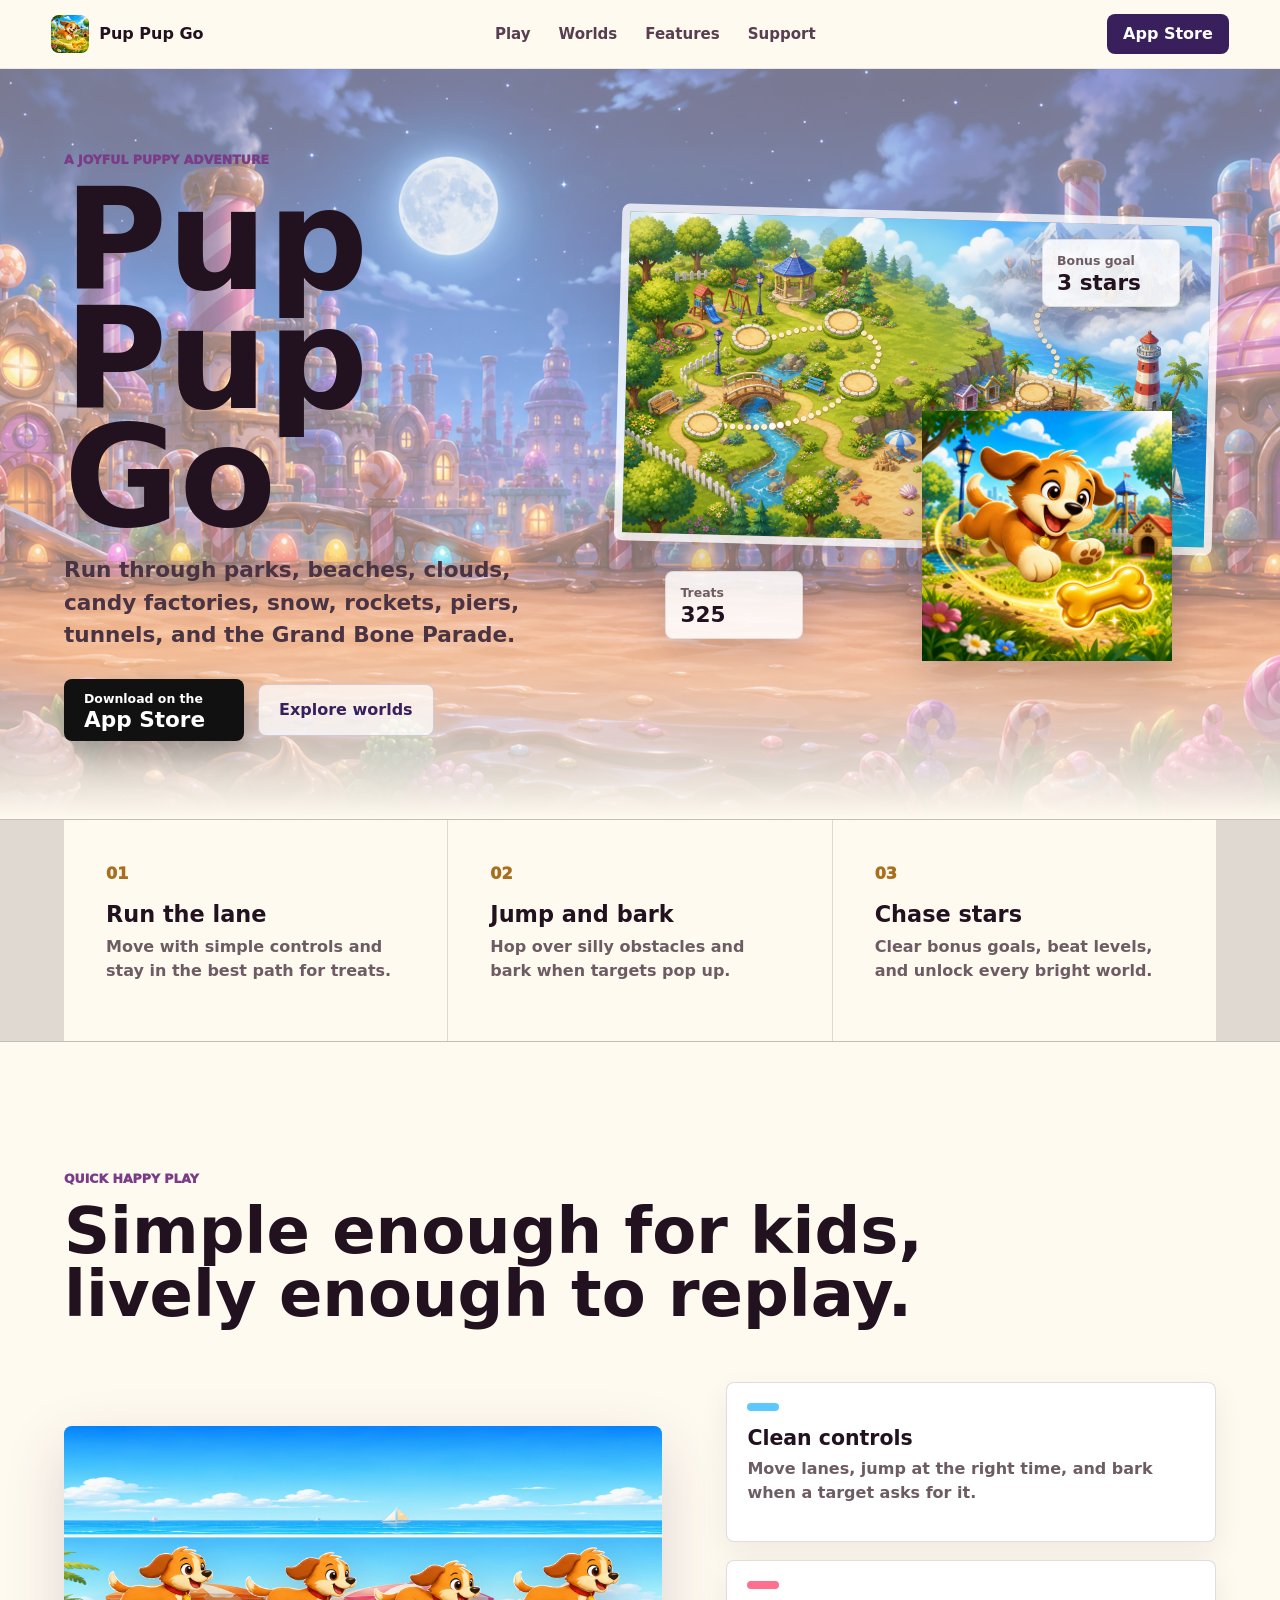
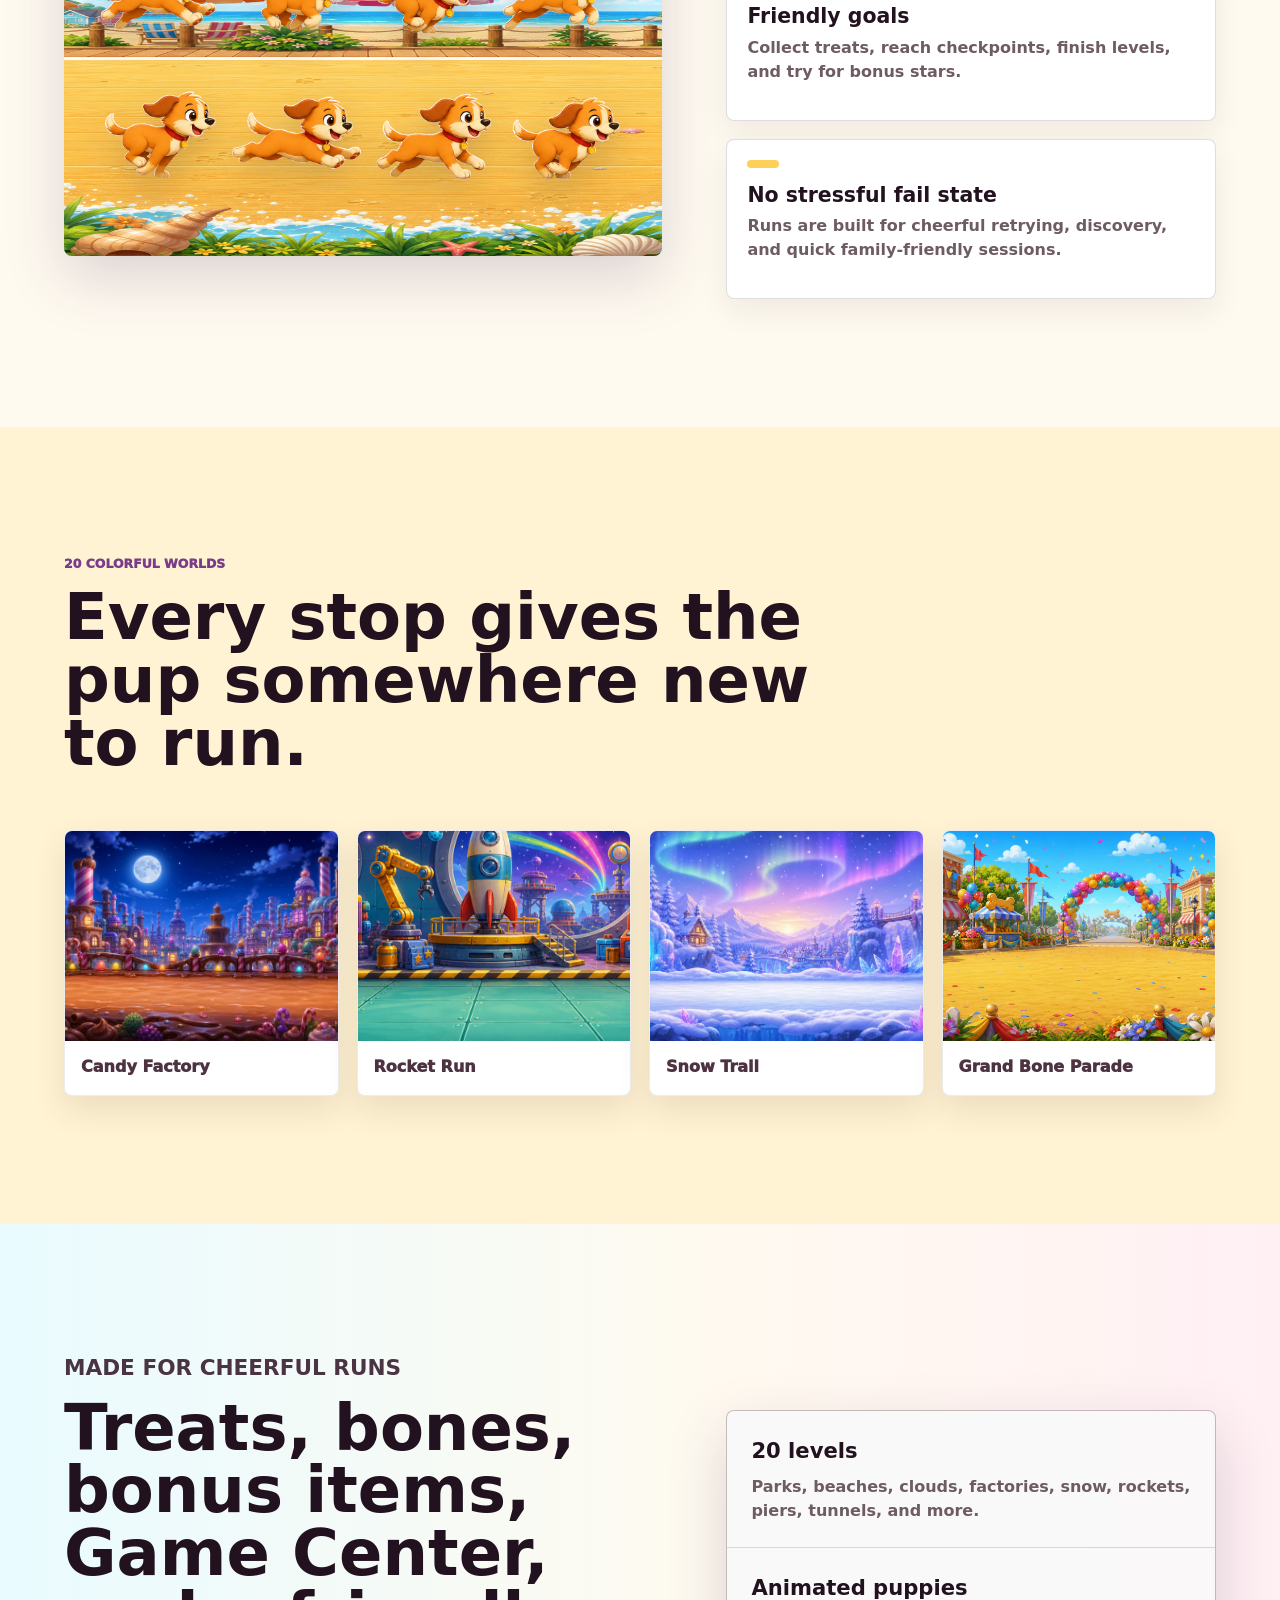
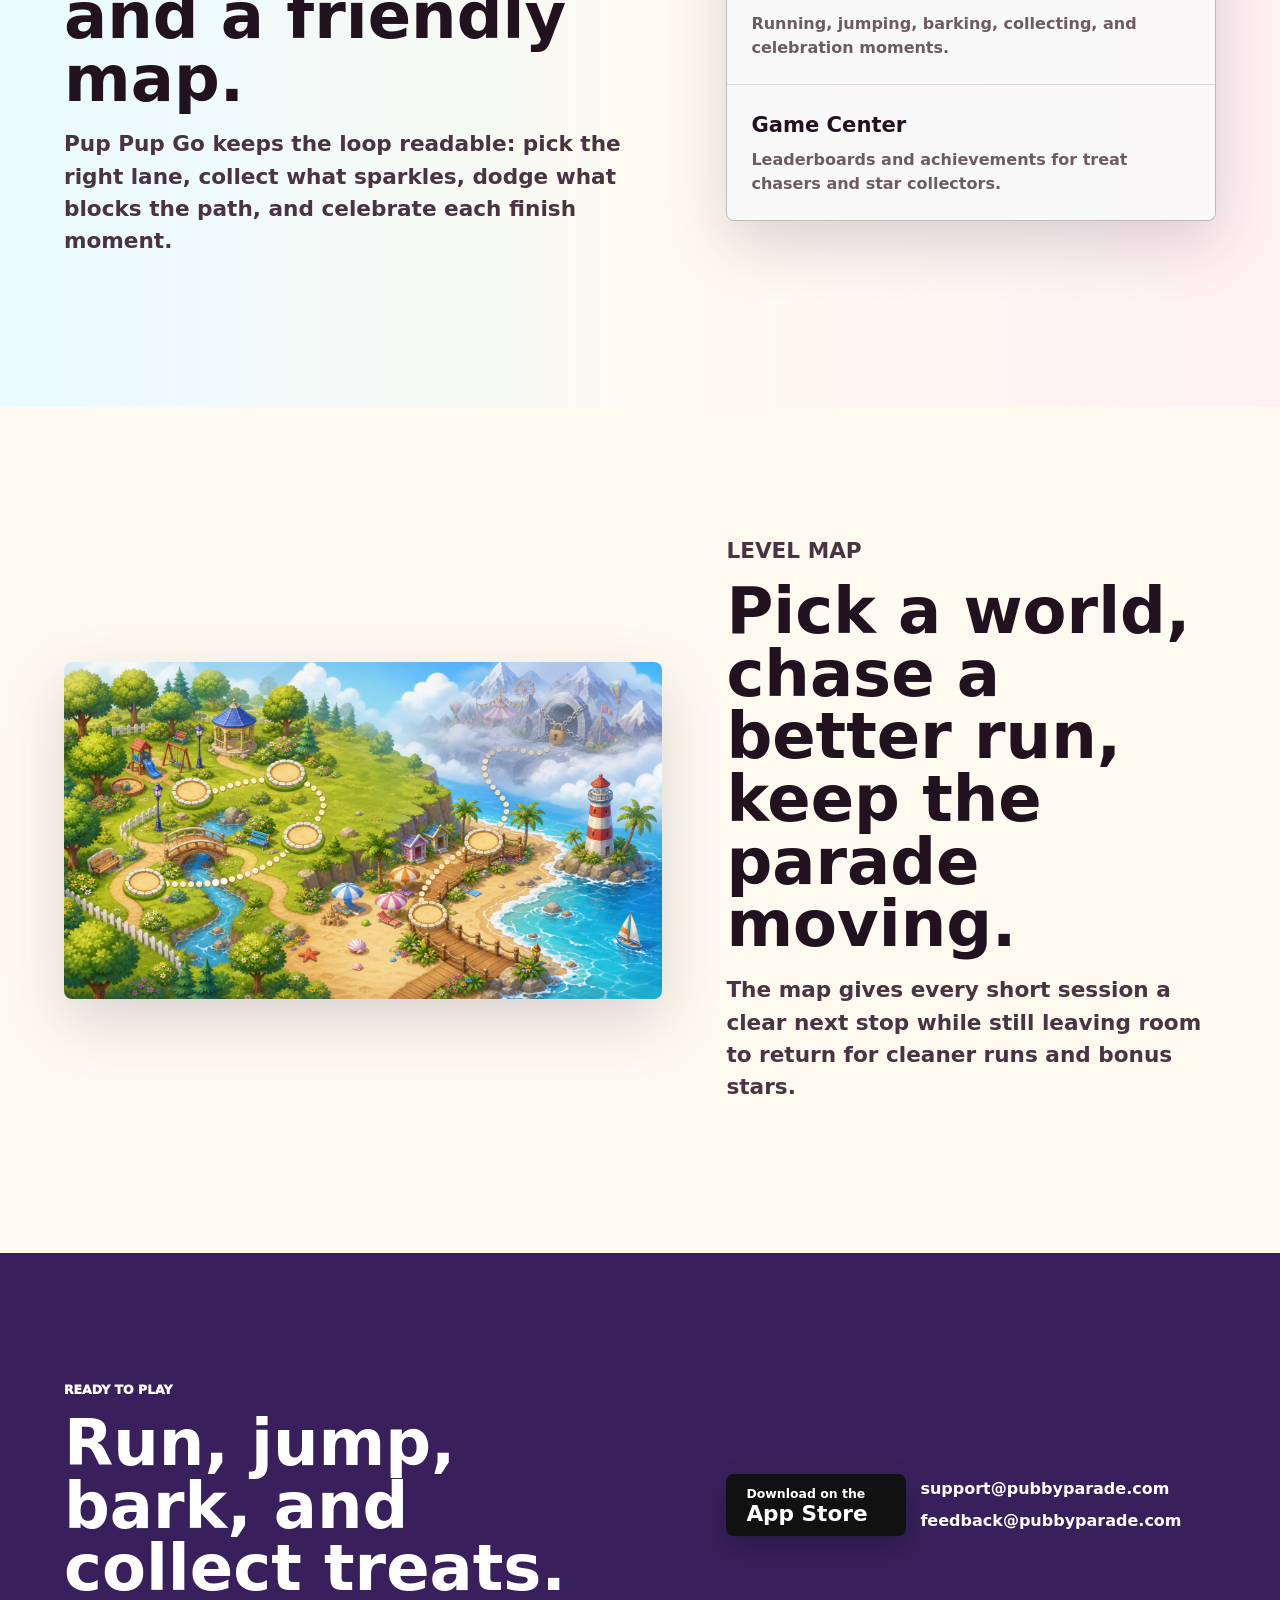
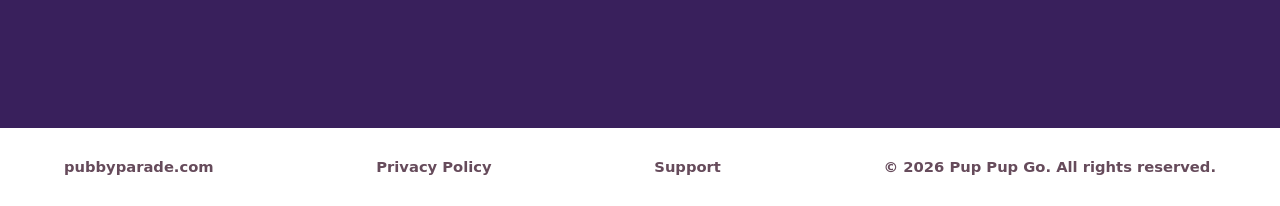
==== index.html @ 003e0235 "Create Pup Pup Go website" ====
<!doctype html>
<html lang="en">
  <head>
    <meta charset="utf-8">
    <meta name="viewport" content="width=device-width, initial-scale=1">
    <title>Pup Pup Go - A Joyful Puppy Adventure</title>
    <meta name="description" content="Pup Pup Go is a cheerful puppy adventure for quick, happy play. Run, jump, bark, collect treats, and explore 20 colorful worlds.">
    <meta property="og:title" content="Pup Pup Go">
    <meta property="og:description" content="Run, jump, bark, and collect treats across 20 colorful puppy worlds.">
    <meta property="og:type" content="website">
    <meta property="og:url" content="https://pubbyparade.com">
    <meta property="og:image" content="https://pubbyparade.com/assets/game/app-icon.png">
    <meta name="theme-color" content="#57c9ff">
    <link rel="icon" href="assets/favicon.svg" type="image/svg+xml">
    <link rel="stylesheet" href="styles.css">
  </head>
  <body>
    <header class="site-header" aria-label="Primary">
      <a class="brand" href="#top" aria-label="Pup Pup Go home">
        <img src="assets/game/app-icon.png" alt="" aria-hidden="true">
        <span>Pup Pup Go</span>
      </a>
      <nav>
        <a href="#play">Play</a>
        <a href="#worlds">Worlds</a>
        <a href="#features">Features</a>
        <a href="support.html">Support</a>
      </nav>
      <a class="nav-store" href="https://apps.apple.com/search?term=Pup%20Pup%20Go" target="_blank" rel="noopener">App Store</a>
    </header>

    <main id="top">
      <section class="hero" aria-labelledby="hero-title">
        <img class="hero-bg" src="assets/worlds/candy-background.png" alt="">
        <div class="hero-copy">
          <p class="eyebrow">A joyful puppy adventure</p>
          <h1 id="hero-title">Pup Pup Go</h1>
          <p class="hero-lede">Run through parks, beaches, clouds, candy factories, snow, rockets, piers, tunnels, and the Grand Bone Parade.</p>
          <div class="hero-actions">
            <a class="store-button" href="https://apps.apple.com/search?term=Pup%20Pup%20Go" target="_blank" rel="noopener" aria-label="Download Pup Pup Go on the App Store">
              <span>Download on the</span>
              <strong>App Store</strong>
            </a>
            <a class="button secondary" href="#worlds">Explore worlds</a>
          </div>
        </div>

        <div class="hero-stage" aria-label="Pup Pup Go gameplay artwork">
          <img class="level-map" src="assets/game/level-map.png" alt="Pup Pup Go colorful level map with many puppy worlds.">
          <img class="puppy-badge" src="assets/game/puppy-badge.png" alt="Pup Pup Go puppy badge.">
          <div class="run-chip chip-treats">
            <span>Treats</span>
            <strong>325</strong>
          </div>
          <div class="run-chip chip-stars">
            <span>Bonus goal</span>
            <strong>3 stars</strong>
          </div>
        </div>
      </section>

      <section class="quick-signals" aria-label="Pup Pup Go highlights">
        <div>
          <span>01</span>
          <strong>Run the lane</strong>
          <p>Move with simple controls and stay in the best path for treats.</p>
        </div>
        <div>
          <span>02</span>
          <strong>Jump and bark</strong>
          <p>Hop over silly obstacles and bark when targets pop up.</p>
        </div>
        <div>
          <span>03</span>
          <strong>Chase stars</strong>
          <p>Clear bonus goals, beat levels, and unlock every bright world.</p>
        </div>
      </section>

      <section id="play" class="section play-section">
        <div class="section-heading">
          <p class="eyebrow">Quick happy play</p>
          <h2>Simple enough for kids, lively enough to replay.</h2>
        </div>
        <div class="play-layout">
          <figure class="feature-art">
            <img src="assets/worlds/beach-sky.png" alt="Sunny beach sky world from Pup Pup Go.">
            <img class="dog-strip" src="assets/game/dog-run-sheet.png" alt="Running puppy animation sheet.">
          </figure>
          <div class="play-notes">
            <article>
              <span class="note-mark blue"></span>
              <h3>Clean controls</h3>
              <p>Move lanes, jump at the right time, and bark when a target asks for it.</p>
            </article>
            <article>
              <span class="note-mark pink"></span>
              <h3>Friendly goals</h3>
              <p>Collect treats, reach checkpoints, finish levels, and try for bonus stars.</p>
            </article>
            <article>
              <span class="note-mark gold"></span>
              <h3>No stressful fail state</h3>
              <p>Runs are built for cheerful retrying, discovery, and quick family-friendly sessions.</p>
            </article>
          </div>
        </div>
      </section>

      <section id="worlds" class="section worlds-section" aria-labelledby="worlds-title">
        <div class="section-heading compact">
          <p class="eyebrow">20 colorful worlds</p>
          <h2 id="worlds-title">Every stop gives the pup somewhere new to run.</h2>
        </div>
        <div class="world-grid">
          <figure>
            <img src="assets/worlds/candy-background.png" alt="Candy factory world art.">
            <figcaption>Candy Factory</figcaption>
          </figure>
          <figure>
            <img src="assets/worlds/rocket-sky.png" alt="Rocket world sky art.">
            <figcaption>Rocket Run</figcaption>
          </figure>
          <figure>
            <img src="assets/worlds/snow-background.png" alt="Snow world art.">
            <figcaption>Snow Trail</figcaption>
          </figure>
          <figure>
            <img src="assets/worlds/grand-background.png" alt="Grand Bone Parade world art.">
            <figcaption>Grand Bone Parade</figcaption>
          </figure>
        </div>
      </section>

      <section id="features" class="section features-section">
        <div class="feature-copy">
          <p class="eyebrow">Made for cheerful runs</p>
          <h2>Treats, bones, bonus items, Game Center, and a friendly map.</h2>
          <p>Pup Pup Go keeps the loop readable: pick the right lane, collect what sparkles, dodge what blocks the path, and celebrate each finish moment.</p>
        </div>
        <div class="feature-list" aria-label="Pup Pup Go features">
          <div>
            <strong>20 levels</strong>
            <span>Parks, beaches, clouds, factories, snow, rockets, piers, tunnels, and more.</span>
          </div>
          <div>
            <strong>Animated puppies</strong>
            <span>Running, jumping, barking, collecting, and celebration moments.</span>
          </div>
          <div>
            <strong>Game Center</strong>
            <span>Leaderboards and achievements for treat chasers and star collectors.</span>
          </div>
        </div>
      </section>

      <section class="section map-section">
        <figure>
          <img src="assets/game/level-map.png" alt="Pup Pup Go level map with connected world nodes.">
        </figure>
        <div>
          <p class="eyebrow">Level map</p>
          <h2>Pick a world, chase a better run, keep the parade moving.</h2>
          <p>The map gives every short session a clear next stop while still leaving room to return for cleaner runs and bonus stars.</p>
        </div>
      </section>

      <section class="section final-cta" aria-labelledby="contact-title">
        <div>
          <p class="eyebrow">Ready to play</p>
          <h2 id="contact-title">Run, jump, bark, and collect treats.</h2>
        </div>
        <div class="final-actions">
          <a class="store-button" href="https://apps.apple.com/search?term=Pup%20Pup%20Go" target="_blank" rel="noopener" aria-label="Download Pup Pup Go on the App Store">
            <span>Download on the</span>
            <strong>App Store</strong>
          </a>
          <div class="contact-links">
            <a href="mailto:support@pubbyparade.com">support@pubbyparade.com</a>
            <a href="mailto:feedback@pubbyparade.com">feedback@pubbyparade.com</a>
          </div>
        </div>
      </section>
    </main>

    <footer>
      <span>pubbyparade.com</span>
      <a href="privacy.html">Privacy Policy</a>
      <a href="support.html">Support</a>
      <span>&copy; 2026 Pup Pup Go. All rights reserved.</span>
    </footer>
  </body>
</html>
---- styles.css ----
:root {
  --ink: #22121f;
  --muted: #6e5c64;
  --paper: #fffaf0;
  --sun: #ffd058;
  --sky: #5bc9ff;
  --grass: #57c983;
  --berry: #ff6f8f;
  --deep: #39205c;
  --line: rgba(34, 18, 31, 0.14);
  --shadow: 0 22px 60px rgba(54, 33, 76, 0.18);
}

* {
  box-sizing: border-box;
}

html {
  scroll-behavior: smooth;
}

body {
  margin: 0;
  color: var(--ink);
  background: var(--paper);
  font-family: ui-rounded, "SF Pro Rounded", "Nunito", system-ui, -apple-system, BlinkMacSystemFont, "Segoe UI", sans-serif;
  line-height: 1.5;
}

img {
  display: block;
  max-width: 100%;
}

a {
  color: inherit;
  text-decoration: none;
}

.site-header {
  position: sticky;
  top: 0;
  z-index: 20;
  display: flex;
  align-items: center;
  justify-content: space-between;
  gap: 20px;
  padding: 14px clamp(18px, 4vw, 56px);
  background: rgba(255, 250, 240, 0.88);
  border-bottom: 1px solid rgba(34, 18, 31, 0.08);
  backdrop-filter: blur(16px);
}

.brand {
  display: inline-flex;
  align-items: center;
  gap: 10px;
  min-width: 0;
  font-weight: 900;
  font-size: 1rem;
}

.brand img {
  width: 38px;
  height: 38px;
  border-radius: 8px;
}

nav {
  display: flex;
  align-items: center;
  justify-content: center;
  gap: clamp(12px, 3vw, 28px);
  color: #573e50;
  font-size: 0.94rem;
  font-weight: 800;
}

nav a,
footer a,
.contact-links a {
  text-underline-offset: 5px;
}

nav a:hover,
footer a:hover,
.contact-links a:hover {
  text-decoration: underline;
}

.nav-store,
.button,
.store-button {
  display: inline-flex;
  align-items: center;
  justify-content: center;
  border: 0;
  border-radius: 8px;
  font-weight: 900;
  white-space: nowrap;
}

.nav-store {
  min-height: 40px;
  padding: 0 16px;
  color: white;
  background: var(--deep);
}

.hero {
  position: relative;
  min-height: calc(100vh - 150px);
  display: grid;
  grid-template-columns: minmax(0, 0.9fr) minmax(320px, 1.1fr);
  align-items: center;
  gap: clamp(24px, 5vw, 72px);
  padding: clamp(32px, 6vw, 68px) clamp(18px, 5vw, 72px) clamp(34px, 6vw, 64px);
  overflow: hidden;
  isolation: isolate;
}

.hero::after {
  content: "";
  position: absolute;
  inset: auto 0 0;
  height: 22%;
  background: linear-gradient(180deg, rgba(255, 250, 240, 0), var(--paper));
  z-index: -1;
}

.hero-bg {
  position: absolute;
  inset: 0;
  width: 100%;
  height: 100%;
  object-fit: cover;
  object-position: center;
  opacity: 0.52;
  z-index: -2;
}

.hero-copy,
.hero-stage {
  position: relative;
}

.eyebrow {
  margin: 0 0 12px;
  color: #7a3c86;
  font-size: 0.78rem;
  font-weight: 1000;
  letter-spacing: 0;
  text-transform: uppercase;
}

h1,
h2,
h3,
p {
  margin-top: 0;
}

h1 {
  max-width: 9ch;
  margin-bottom: 18px;
  font-size: clamp(4.3rem, 11vw, 9.5rem);
  line-height: 0.84;
  letter-spacing: 0;
}

h2 {
  margin-bottom: 18px;
  font-size: clamp(2rem, 5vw, 4.8rem);
  line-height: 0.98;
  letter-spacing: 0;
}

h3 {
  margin-bottom: 8px;
  font-size: 1.28rem;
  line-height: 1.1;
}

.hero-lede,
.feature-copy p,
.map-section p,
.legal-lede {
  max-width: 650px;
  color: #4a3343;
  font-size: clamp(1.08rem, 2vw, 1.35rem);
  font-weight: 700;
}

.hero-actions,
.final-actions {
  display: flex;
  flex-wrap: wrap;
  align-items: center;
  gap: 14px;
  margin-top: 28px;
}

.store-button {
  min-width: 180px;
  min-height: 62px;
  flex-direction: column;
  align-items: flex-start;
  padding: 10px 20px;
  color: white;
  background: #111;
  box-shadow: 0 12px 28px rgba(0, 0, 0, 0.22);
}

.store-button span {
  font-size: 0.78rem;
  font-weight: 800;
}

.store-button strong {
  font-size: 1.35rem;
  line-height: 1;
}

.button.secondary {
  min-height: 52px;
  padding: 0 20px;
  color: var(--deep);
  background: rgba(255, 255, 255, 0.72);
  border: 1px solid rgba(57, 32, 92, 0.18);
}

.hero-stage {
  min-height: 470px;
}

.level-map {
  width: min(760px, 100%);
  aspect-ratio: 1672 / 941;
  object-fit: cover;
  border: 8px solid rgba(255, 255, 255, 0.78);
  border-radius: 8px;
  box-shadow: var(--shadow);
  transform: rotate(1.5deg);
}

.puppy-badge {
  position: absolute;
  right: clamp(10px, 4vw, 44px);
  bottom: 20px;
  width: clamp(150px, 23vw, 250px);
  filter: drop-shadow(0 16px 22px rgba(34, 18, 31, 0.22));
}

.run-chip {
  position: absolute;
  display: grid;
  gap: 1px;
  min-width: 138px;
  padding: 12px 14px;
  color: var(--ink);
  background: rgba(255, 255, 255, 0.86);
  border: 1px solid rgba(34, 18, 31, 0.1);
  border-radius: 8px;
  box-shadow: 0 12px 30px rgba(34, 18, 31, 0.15);
}

.run-chip span {
  color: var(--muted);
  font-size: 0.78rem;
  font-weight: 900;
}

.run-chip strong {
  font-size: 1.35rem;
  line-height: 1;
}

.chip-treats {
  left: 8%;
  bottom: 9%;
}

.chip-stars {
  top: 6%;
  right: 6%;
}

.quick-signals,
.section {
  padding-inline: clamp(18px, 5vw, 72px);
}

.quick-signals {
  display: grid;
  grid-template-columns: repeat(3, minmax(0, 1fr));
  gap: 1px;
  background: var(--line);
  border-block: 1px solid var(--line);
}

.quick-signals div {
  min-height: 190px;
  padding: clamp(22px, 4vw, 42px);
  background: var(--paper);
}

.quick-signals span {
  color: #a76f1e;
  font-weight: 1000;
}

.quick-signals strong {
  display: block;
  margin: 16px 0 8px;
  font-size: 1.4rem;
  line-height: 1.1;
}

.quick-signals p,
.play-notes p,
.feature-list span,
.world-grid figcaption {
  color: var(--muted);
  font-weight: 700;
}

.section {
  padding-block: clamp(64px, 10vw, 132px);
}

.section-heading {
  max-width: 920px;
  margin-bottom: clamp(26px, 5vw, 56px);
}

.section-heading.compact {
  max-width: 760px;
}

.play-layout,
.features-section,
.map-section,
.final-cta {
  display: grid;
  grid-template-columns: minmax(0, 1.1fr) minmax(300px, 0.9fr);
  gap: clamp(24px, 5vw, 72px);
  align-items: center;
}

.feature-art {
  position: relative;
  min-height: 430px;
  margin: 0;
  overflow: hidden;
  border-radius: 8px;
  background: #8cdcff;
  box-shadow: var(--shadow);
}

.feature-art > img:first-child {
  width: 100%;
  height: 100%;
  min-height: 430px;
  object-fit: cover;
}

.dog-strip {
  position: absolute;
  left: 4%;
  right: 4%;
  bottom: 2%;
  width: 92%;
  max-width: none;
  filter: drop-shadow(0 15px 18px rgba(34, 18, 31, 0.18));
}

.play-notes {
  display: grid;
  gap: 18px;
}

.play-notes article {
  padding: 20px;
  background: white;
  border: 1px solid var(--line);
  border-radius: 8px;
  box-shadow: 0 12px 30px rgba(34, 18, 31, 0.07);
}

.note-mark {
  display: block;
  width: 32px;
  height: 8px;
  margin-bottom: 16px;
  border-radius: 99px;
}

.note-mark.blue {
  background: var(--sky);
}

.note-mark.pink {
  background: var(--berry);
}

.note-mark.gold {
  background: var(--sun);
}

.worlds-section {
  background: #fff3d4;
}

.world-grid {
  display: grid;
  grid-template-columns: repeat(4, minmax(0, 1fr));
  gap: 18px;
}

.world-grid figure {
  margin: 0;
  overflow: hidden;
  background: white;
  border: 1px solid rgba(34, 18, 31, 0.08);
  border-radius: 8px;
  box-shadow: 0 14px 32px rgba(89, 54, 30, 0.12);
}

.world-grid img {
  width: 100%;
  height: 210px;
  object-fit: cover;
}

.world-grid figcaption {
  padding: 14px 16px 16px;
  color: #4d3341;
  font-weight: 1000;
}

.features-section {
  background: linear-gradient(90deg, #e9fbff 0%, #fffaf0 55%, #fff0f4 100%);
}

.feature-list {
  display: grid;
  gap: 1px;
  overflow: hidden;
  border: 1px solid var(--line);
  border-radius: 8px;
  background: var(--line);
  box-shadow: var(--shadow);
}

.feature-list div {
  display: grid;
  gap: 8px;
  padding: 24px;
  background: rgba(255, 255, 255, 0.86);
}

.feature-list strong {
  font-size: 1.32rem;
}

.map-section figure {
  margin: 0;
}

.map-section img {
  border-radius: 8px;
  box-shadow: var(--shadow);
}

.final-cta {
  background: var(--deep);
  color: white;
}

.final-cta .eyebrow,
.final-cta p,
.final-cta a {
  color: white;
}

.final-cta h2 {
  margin-bottom: 0;
}

.contact-links {
  display: flex;
  flex-direction: column;
  gap: 8px;
  font-weight: 900;
}

footer {
  display: flex;
  flex-wrap: wrap;
  gap: 14px 24px;
  align-items: center;
  justify-content: space-between;
  padding: 28px clamp(18px, 5vw, 72px);
  color: #664b5b;
  background: #fff;
  font-size: 0.92rem;
  font-weight: 800;
}

.legal-main {
  max-width: 980px;
  margin: 0 auto;
  padding: clamp(44px, 8vw, 90px) clamp(18px, 5vw, 48px);
}

.legal-hero {
  margin-bottom: 42px;
}

.legal-hero h1 {
  max-width: none;
  font-size: clamp(3rem, 8vw, 6rem);
}

.legal-section {
  padding: 28px 0;
  border-top: 1px solid var(--line);
}

.legal-section h2 {
  font-size: clamp(1.5rem, 3vw, 2.3rem);
}

.legal-section p,
.legal-section li {
  color: #59424e;
  font-weight: 700;
}

.legal-section a {
  color: #315fc9;
  font-weight: 900;
  text-decoration: underline;
  text-underline-offset: 4px;
}

@media (max-width: 900px) {
  .site-header {
    align-items: flex-start;
    flex-wrap: wrap;
  }

  nav {
    order: 3;
    width: 100%;
    justify-content: flex-start;
    overflow-x: auto;
    padding-bottom: 2px;
  }

  .hero,
  .play-layout,
  .features-section,
  .map-section,
  .final-cta {
    grid-template-columns: 1fr;
  }

  .hero {
    min-height: auto;
  }

  .hero-stage {
    min-height: auto;
    padding-bottom: 90px;
  }

  .world-grid,
  .quick-signals {
    grid-template-columns: repeat(2, minmax(0, 1fr));
  }
}

@media (max-width: 620px) {
  .brand span {
    max-width: 150px;
    overflow: hidden;
    text-overflow: ellipsis;
    white-space: nowrap;
  }

  .nav-store {
    padding-inline: 12px;
  }

  h1 {
    font-size: clamp(3.5rem, 18vw, 5.3rem);
  }

  .hero-actions,
  .final-actions {
    align-items: stretch;
    flex-direction: column;
  }

  .store-button,
  .button.secondary {
    width: 100%;
  }

  .quick-signals,
  .world-grid {
    grid-template-columns: 1fr;
  }

  .quick-signals div {
    min-height: 150px;
  }

  .feature-art,
  .feature-art > img:first-child {
    min-height: 320px;
  }

  .chip-stars {
    top: 4%;
    right: 0;
  }

  .chip-treats {
    left: 0;
  }

  .puppy-badge {
    right: 0;
    bottom: 0;
  }
}
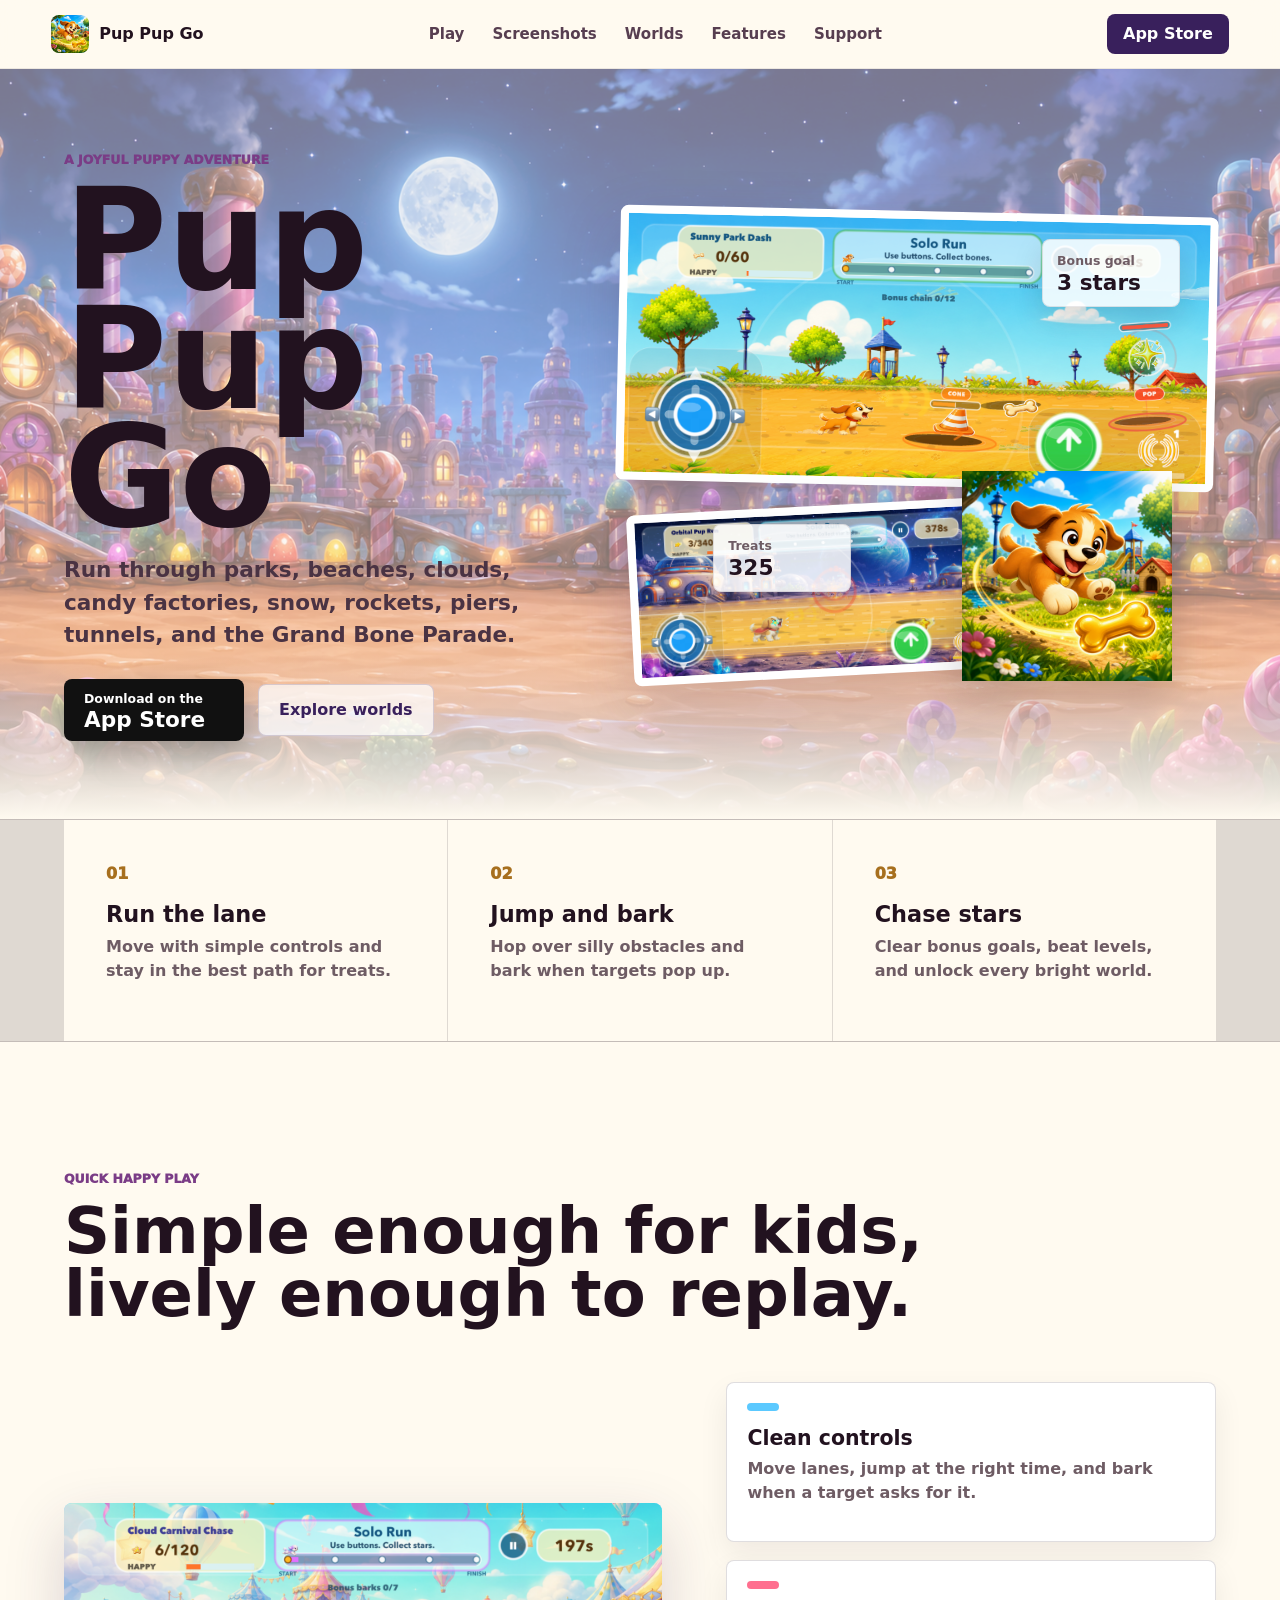
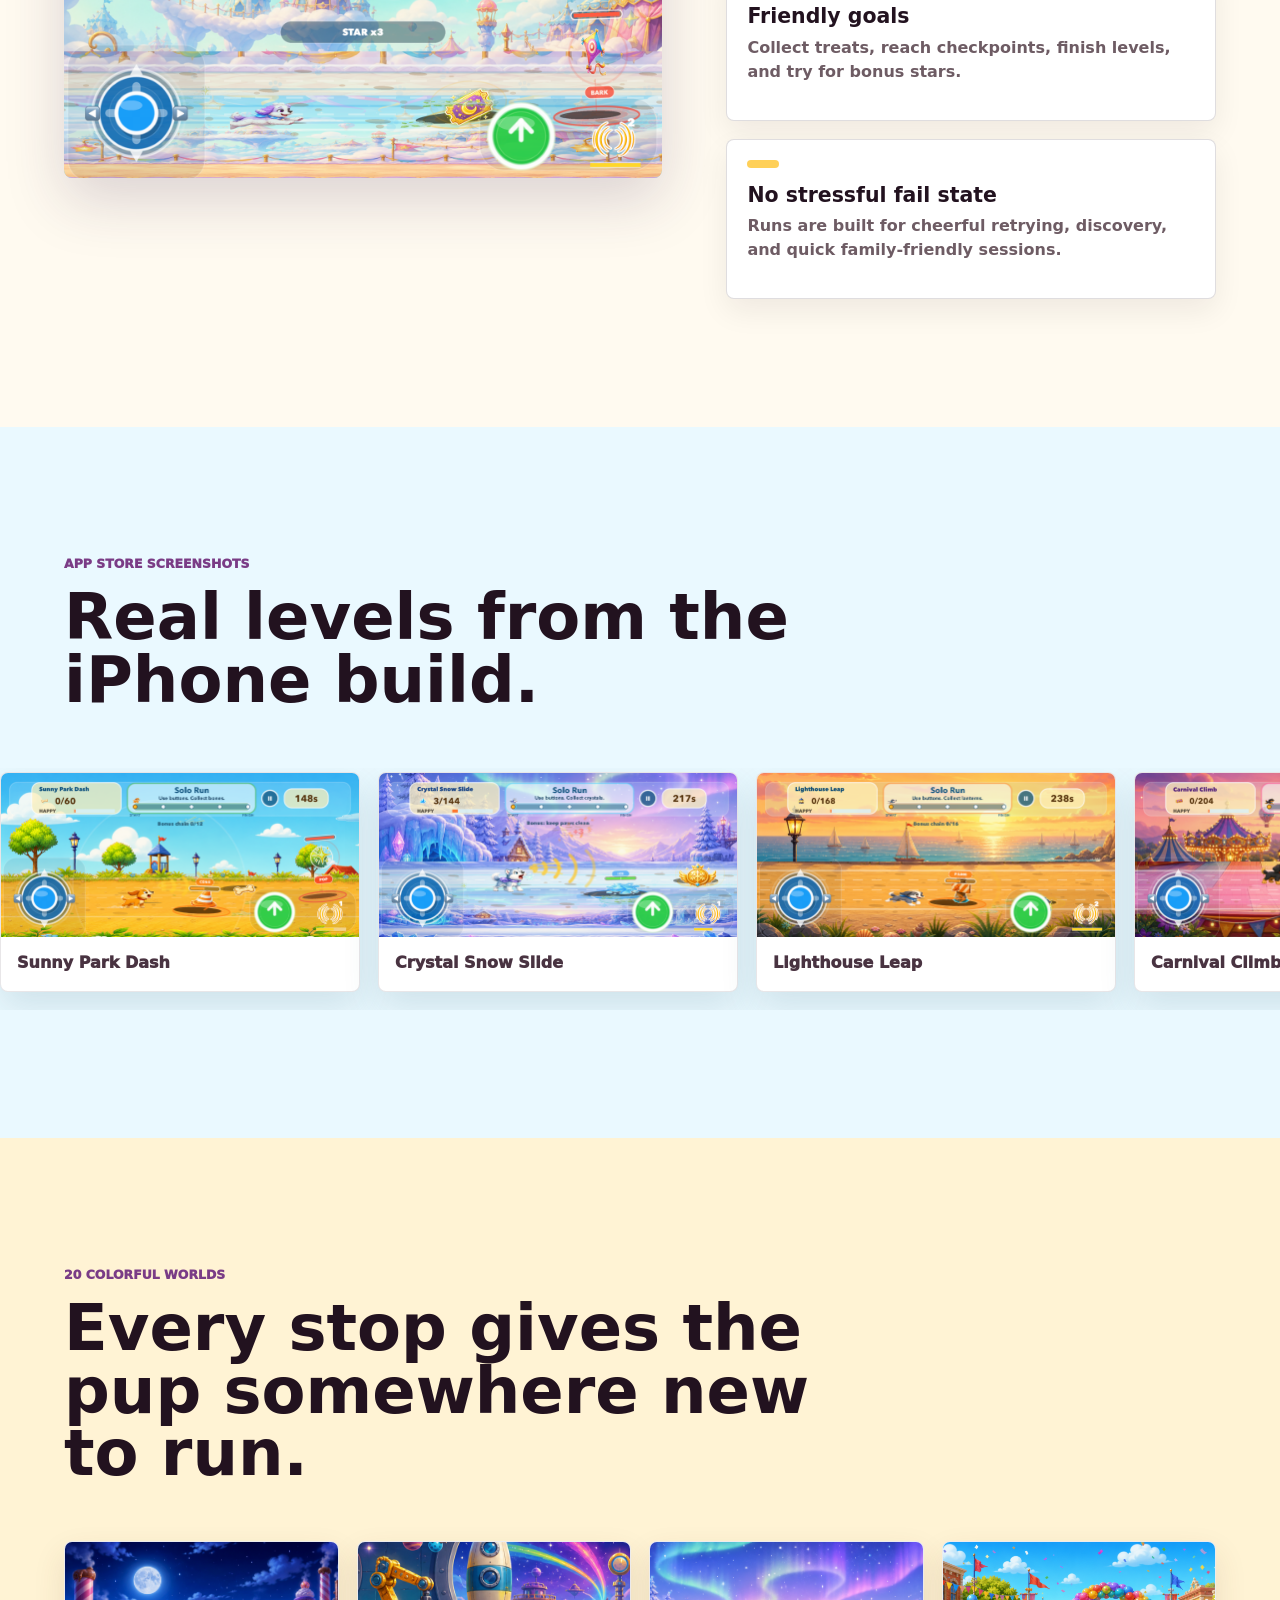
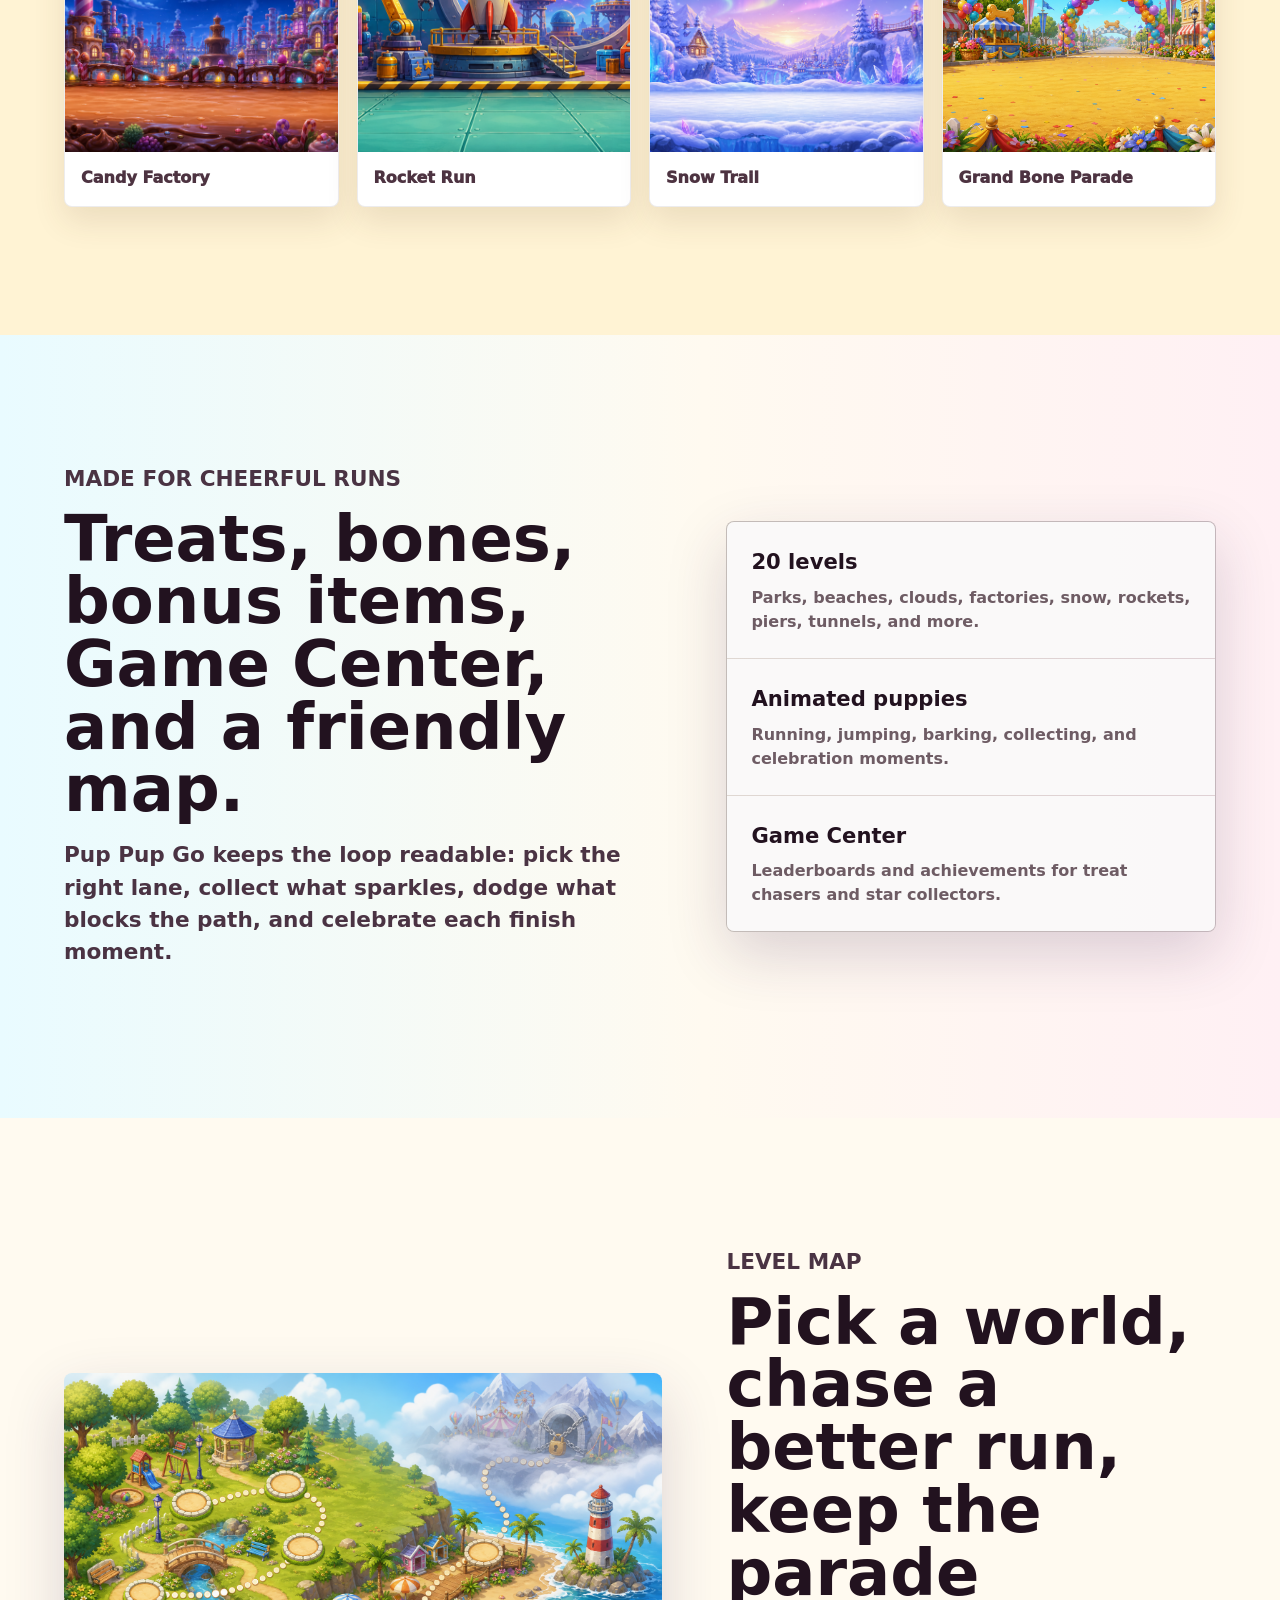
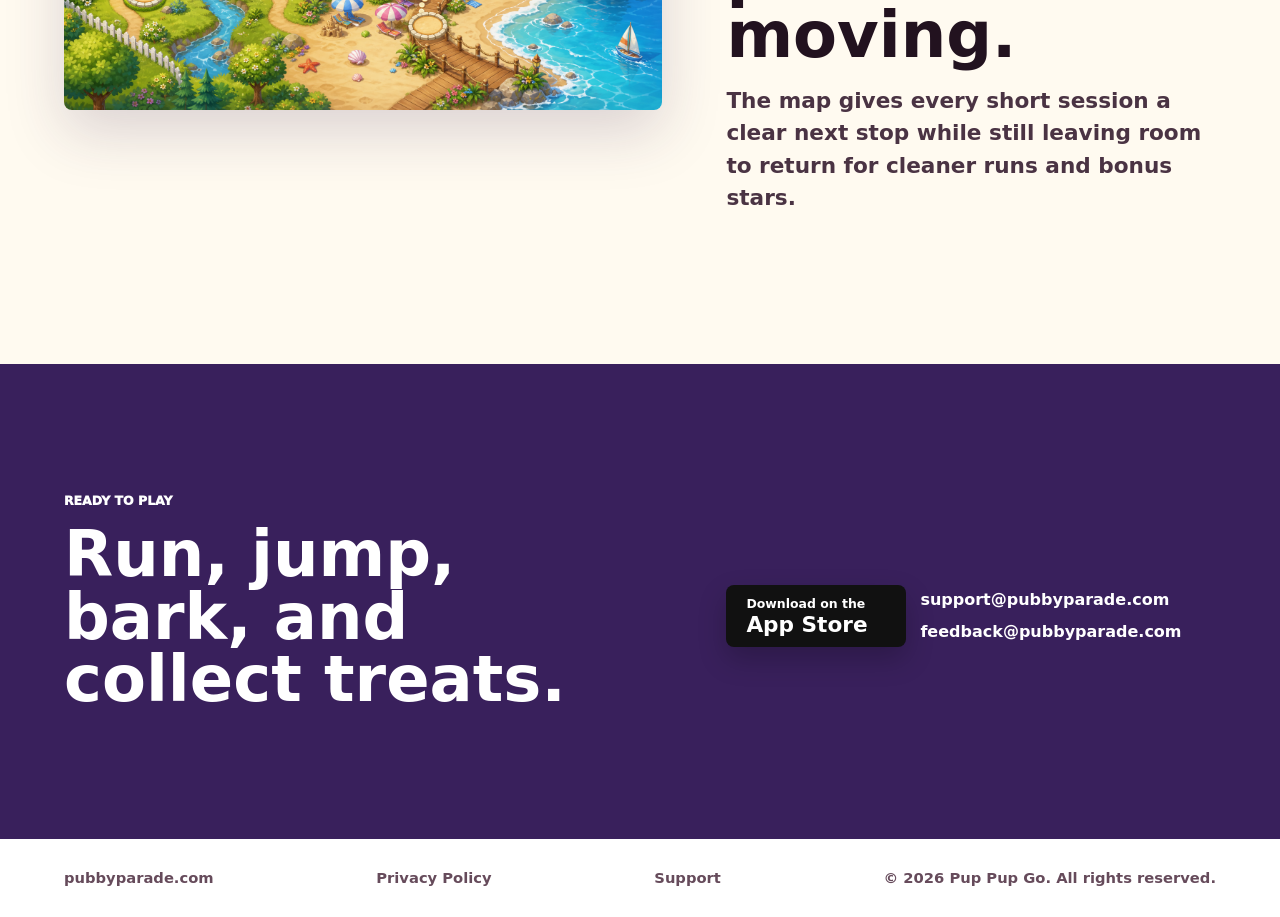
==== commit ed8724a0: "Use App Store screenshots and live app link" ====
--- a/index.html
+++ b/index.html
@@ -9,7 +9,7 @@
     <meta property="og:description" content="Run, jump, bark, and collect treats across 20 colorful puppy worlds.">
     <meta property="og:type" content="website">
     <meta property="og:url" content="https://pubbyparade.com">
-    <meta property="og:image" content="https://pubbyparade.com/assets/game/app-icon.png">
+    <meta property="og:image" content="https://pubbyparade.com/assets/screenshots/app-store/01_iphone_69_level_01_sunny_park_dash.png">
     <meta name="theme-color" content="#57c9ff">
     <link rel="icon" href="assets/favicon.svg" type="image/svg+xml">
     <link rel="stylesheet" href="styles.css">
@@ -22,11 +22,12 @@
       </a>
       <nav>
         <a href="#play">Play</a>
+        <a href="#screenshots">Screenshots</a>
         <a href="#worlds">Worlds</a>
         <a href="#features">Features</a>
         <a href="support.html">Support</a>
       </nav>
-      <a class="nav-store" href="https://apps.apple.com/search?term=Pup%20Pup%20Go" target="_blank" rel="noopener">App Store</a>
+      <a class="nav-store" href="https://apps.apple.com/us/app/pup-pup-go/id6776669744" target="_blank" rel="noopener">App Store</a>
     </header>
 
     <main id="top">
@@ -37,7 +38,7 @@
           <h1 id="hero-title">Pup Pup Go</h1>
           <p class="hero-lede">Run through parks, beaches, clouds, candy factories, snow, rockets, piers, tunnels, and the Grand Bone Parade.</p>
           <div class="hero-actions">
-            <a class="store-button" href="https://apps.apple.com/search?term=Pup%20Pup%20Go" target="_blank" rel="noopener" aria-label="Download Pup Pup Go on the App Store">
+            <a class="store-button" href="https://apps.apple.com/us/app/pup-pup-go/id6776669744" target="_blank" rel="noopener" aria-label="Download Pup Pup Go on the App Store">
               <span>Download on the</span>
               <strong>App Store</strong>
             </a>
@@ -45,8 +46,13 @@
           </div>
         </div>
 
-        <div class="hero-stage" aria-label="Pup Pup Go gameplay artwork">
-          <img class="level-map" src="assets/game/level-map.png" alt="Pup Pup Go colorful level map with many puppy worlds.">
+        <div class="hero-stage" aria-label="Pup Pup Go gameplay screenshots">
+          <figure class="hero-shot hero-shot-main">
+            <img src="assets/screenshots/app-store/01_iphone_69_level_01_sunny_park_dash.png" alt="Pup Pup Go Sunny Park Dash App Store screenshot.">
+          </figure>
+          <figure class="hero-shot hero-shot-secondary">
+            <img src="assets/screenshots/app-store/21_iphone_69_level_21_orbital_pup_run.png" alt="Pup Pup Go Orbital Pup Run App Store screenshot.">
+          </figure>
           <img class="puppy-badge" src="assets/game/puppy-badge.png" alt="Pup Pup Go puppy badge.">
           <div class="run-chip chip-treats">
             <span>Treats</span>
@@ -84,8 +90,7 @@
         </div>
         <div class="play-layout">
           <figure class="feature-art">
-            <img src="assets/worlds/beach-sky.png" alt="Sunny beach sky world from Pup Pup Go.">
-            <img class="dog-strip" src="assets/game/dog-run-sheet.png" alt="Running puppy animation sheet.">
+            <img src="assets/screenshots/app-store/04_iphone_69_level_04_cloud_carnival_chase.png" alt="Pup Pup Go Cloud Carnival Chase gameplay screenshot.">
           </figure>
           <div class="play-notes">
             <article>
@@ -107,6 +112,51 @@
         </div>
       </section>
 
+      <section id="screenshots" class="section screenshots-section" aria-labelledby="screenshots-title">
+        <div class="section-heading compact">
+          <p class="eyebrow">App Store screenshots</p>
+          <h2 id="screenshots-title">Real levels from the iPhone build.</h2>
+        </div>
+        <div class="screenshot-rail" aria-label="Pup Pup Go App Store screenshot gallery">
+          <figure>
+            <img src="assets/screenshots/app-store/01_iphone_69_level_01_sunny_park_dash.png" alt="Sunny Park Dash gameplay screenshot.">
+            <figcaption>Sunny Park Dash</figcaption>
+          </figure>
+          <figure>
+            <img src="assets/screenshots/app-store/06_iphone_69_level_06_crystal_snow_slide.png" alt="Crystal Snow Slide gameplay screenshot.">
+            <figcaption>Crystal Snow Slide</figcaption>
+          </figure>
+          <figure>
+            <img src="assets/screenshots/app-store/08_iphone_69_level_08_lighthouse_leap.png" alt="Lighthouse Leap gameplay screenshot.">
+            <figcaption>Lighthouse Leap</figcaption>
+          </figure>
+          <figure>
+            <img src="assets/screenshots/app-store/11_iphone_69_level_11_carnival_climb.png" alt="Carnival Climb gameplay screenshot.">
+            <figcaption>Carnival Climb</figcaption>
+          </figure>
+          <figure>
+            <img src="assets/screenshots/app-store/17_iphone_69_level_17_moonlit_park.png" alt="Moonlit Park gameplay screenshot.">
+            <figcaption>Moonlit Park</figcaption>
+          </figure>
+          <figure>
+            <img src="assets/screenshots/app-store/21_iphone_69_level_21_orbital_pup_run.png" alt="Orbital Pup Run gameplay screenshot.">
+            <figcaption>Orbital Pup Run</figcaption>
+          </figure>
+          <figure>
+            <img src="assets/screenshots/app-store/22_iphone_69_level_22_pharaoh_pyramid_dash.png" alt="Pharaoh Pyramid Dash gameplay screenshot.">
+            <figcaption>Pharaoh Pyramid Dash</figcaption>
+          </figure>
+          <figure>
+            <img src="assets/screenshots/app-store/23_iphone_69_level_23_fiesta_plaza_run.png" alt="Fiesta Plaza Run gameplay screenshot.">
+            <figcaption>Fiesta Plaza Run</figcaption>
+          </figure>
+          <figure>
+            <img src="assets/screenshots/app-store/24_iphone_69_level_24_amazon_river_rush.png" alt="Amazon River Rush gameplay screenshot.">
+            <figcaption>Amazon River Rush</figcaption>
+          </figure>
+        </div>
+      </section>
+
       <section id="worlds" class="section worlds-section" aria-labelledby="worlds-title">
         <div class="section-heading compact">
           <p class="eyebrow">20 colorful worlds</p>
@@ -171,7 +221,7 @@
           <h2 id="contact-title">Run, jump, bark, and collect treats.</h2>
         </div>
         <div class="final-actions">
-          <a class="store-button" href="https://apps.apple.com/search?term=Pup%20Pup%20Go" target="_blank" rel="noopener" aria-label="Download Pup Pup Go on the App Store">
+          <a class="store-button" href="https://apps.apple.com/us/app/pup-pup-go/id6776669744" target="_blank" rel="noopener" aria-label="Download Pup Pup Go on the App Store">
             <span>Download on the</span>
             <strong>App Store</strong>
           </a>
--- a/styles.css
+++ b/styles.css
@@ -233,21 +233,43 @@
   min-height: 470px;
 }
 
-.level-map {
+.hero-shot {
+  position: absolute;
+  margin: 0;
+  overflow: hidden;
+  border: 8px solid rgba(255, 255, 255, 0.82);
+  border-radius: 8px;
+  background: white;
+  box-shadow: var(--shadow);
+}
+
+.hero-shot img {
+  width: 100%;
+  height: 100%;
+  object-fit: cover;
+}
+
+.hero-shot-main {
+  top: 0;
+  right: 0;
   width: min(760px, 100%);
-  aspect-ratio: 1672 / 941;
-  object-fit: cover;
-  border: 8px solid rgba(255, 255, 255, 0.78);
-  border-radius: 8px;
-  box-shadow: var(--shadow);
-  transform: rotate(1.5deg);
+  aspect-ratio: 1434 / 660;
+  transform: rotate(1.25deg);
+}
+
+.hero-shot-secondary {
+  left: 2%;
+  bottom: 1%;
+  width: min(470px, 62%);
+  aspect-ratio: 1434 / 660;
+  transform: rotate(-3deg);
 }
 
 .puppy-badge {
   position: absolute;
   right: clamp(10px, 4vw, 44px);
-  bottom: 20px;
-  width: clamp(150px, 23vw, 250px);
+  bottom: 0;
+  width: clamp(120px, 18vw, 210px);
   filter: drop-shadow(0 16px 22px rgba(34, 18, 31, 0.22));
 }
 
@@ -276,8 +298,8 @@
 }
 
 .chip-treats {
-  left: 8%;
-  bottom: 9%;
+  left: 16%;
+  bottom: 19%;
 }
 
 .chip-stars {
@@ -349,7 +371,7 @@
 
 .feature-art {
   position: relative;
-  min-height: 430px;
+  aspect-ratio: 1434 / 660;
   margin: 0;
   overflow: hidden;
   border-radius: 8px;
@@ -360,7 +382,6 @@
 .feature-art > img:first-child {
   width: 100%;
   height: 100%;
-  min-height: 430px;
   object-fit: cover;
 }
 
@@ -409,6 +430,44 @@
 
 .worlds-section {
   background: #fff3d4;
+}
+
+.screenshots-section {
+  overflow: hidden;
+  background: #eaf9ff;
+}
+
+.screenshot-rail {
+  display: grid;
+  grid-auto-flow: column;
+  grid-auto-columns: minmax(360px, 58vw);
+  gap: 18px;
+  overflow-x: auto;
+  padding: 4px clamp(18px, 5vw, 72px) 18px;
+  margin-inline: calc(clamp(18px, 5vw, 72px) * -1);
+  scroll-snap-type: x mandatory;
+}
+
+.screenshot-rail figure {
+  scroll-snap-align: start;
+  margin: 0;
+  overflow: hidden;
+  background: white;
+  border: 1px solid rgba(34, 18, 31, 0.1);
+  border-radius: 8px;
+  box-shadow: 0 16px 36px rgba(46, 89, 107, 0.14);
+}
+
+.screenshot-rail img {
+  width: 100%;
+  aspect-ratio: 1434 / 660;
+  object-fit: cover;
+}
+
+.screenshot-rail figcaption {
+  padding: 14px 16px 16px;
+  color: #493341;
+  font-weight: 1000;
 }
 
 .world-grid {
@@ -572,7 +631,16 @@
 
   .hero-stage {
     min-height: auto;
-    padding-bottom: 90px;
+    padding-bottom: 58%;
+  }
+
+  .hero-shot-main {
+    position: relative;
+  }
+
+  .hero-shot-secondary {
+    bottom: 0;
+    width: 58%;
   }
 
   .world-grid,
@@ -619,7 +687,11 @@
 
   .feature-art,
   .feature-art > img:first-child {
-    min-height: 320px;
+    min-height: 0;
+  }
+
+  .screenshot-rail {
+    grid-auto-columns: minmax(300px, 86vw);
   }
 
   .chip-stars {
